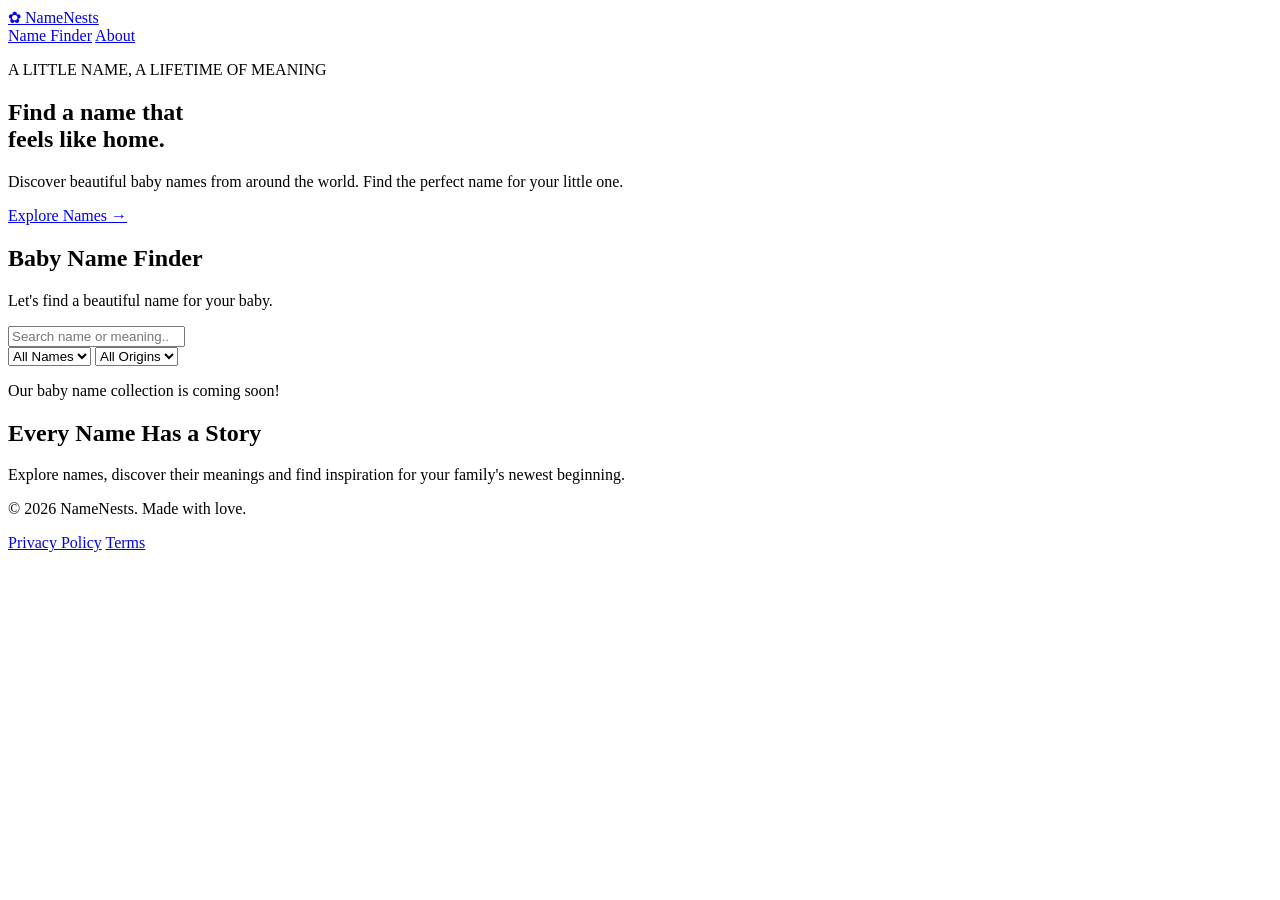
==== index.html @ 641a09ce "Create NameNests homepage" ====
<!DOCTYPE html>
<html lang="en">
<head>
  <meta charset="UTF-8">
  <meta name="viewport" content="width=device-width, initial-scale=1.0">
  <meta name="description" content="Discover beautiful baby names, meanings and origins from around the world with NameNests.">
  <title>NameNests – Find a Name That Feels Like Home</title>
  <link rel="stylesheet" href="styles.css">
</head>
<body>
  <header class="header">
    <a href="index.html" class="logo">✿ NameNests</a>
    <nav>
      <a href="#generator">Name Finder</a>
      <a href="#about">About</a>
    </nav>
  </header>

  <main>
    <section class="hero">
      <p class="eyebrow">A LITTLE NAME, A LIFETIME OF MEANING</p>
      <h1>Find a name that<br><span>feels like home.</span></h1>
      <p class="intro">
        Discover beautiful baby names from around the world.
        Find the perfect name for your little one.
      </p>
      <a class="main-button" href="#generator">Explore Names →</a>
    </section>

    <section id="generator" class="generator">
      <h2>Baby Name Finder</h2>
      <p>Let's find a beautiful name for your baby.</p>

      <input type="search" id="searchInput"
        placeholder="Search name or meaning...">

      <div class="filters">
        <select id="genderFilter">
          <option value="All">All Names</option>
          <option value="Boy">Boy</option>
          <option value="Girl">Girl</option>
          <option value="Unisex">Unisex</option>
        </select>

        <select id="originFilter">
          <option value="All">All Origins</option>
        </select>
      </div>

      <div id="nameGrid" class="name-grid">
        <p>Our baby name collection is coming soon!</p>
      </div>
    </section>

    <section id="about" class="about">
      <h2>Every Name Has a Story</h2>
      <p>
        Explore names, discover their meanings and find
        inspiration for your family's newest beginning.
      </p>
    </section>
  </main>

  <footer>
    <p>© 2026 NameNests. Made with love.</p>
    <a href="privacy.html">Privacy Policy</a>
    <a href="terms.html">Terms</a>
  </footer>

  <script src="app.js"></script>
</body>
</html>
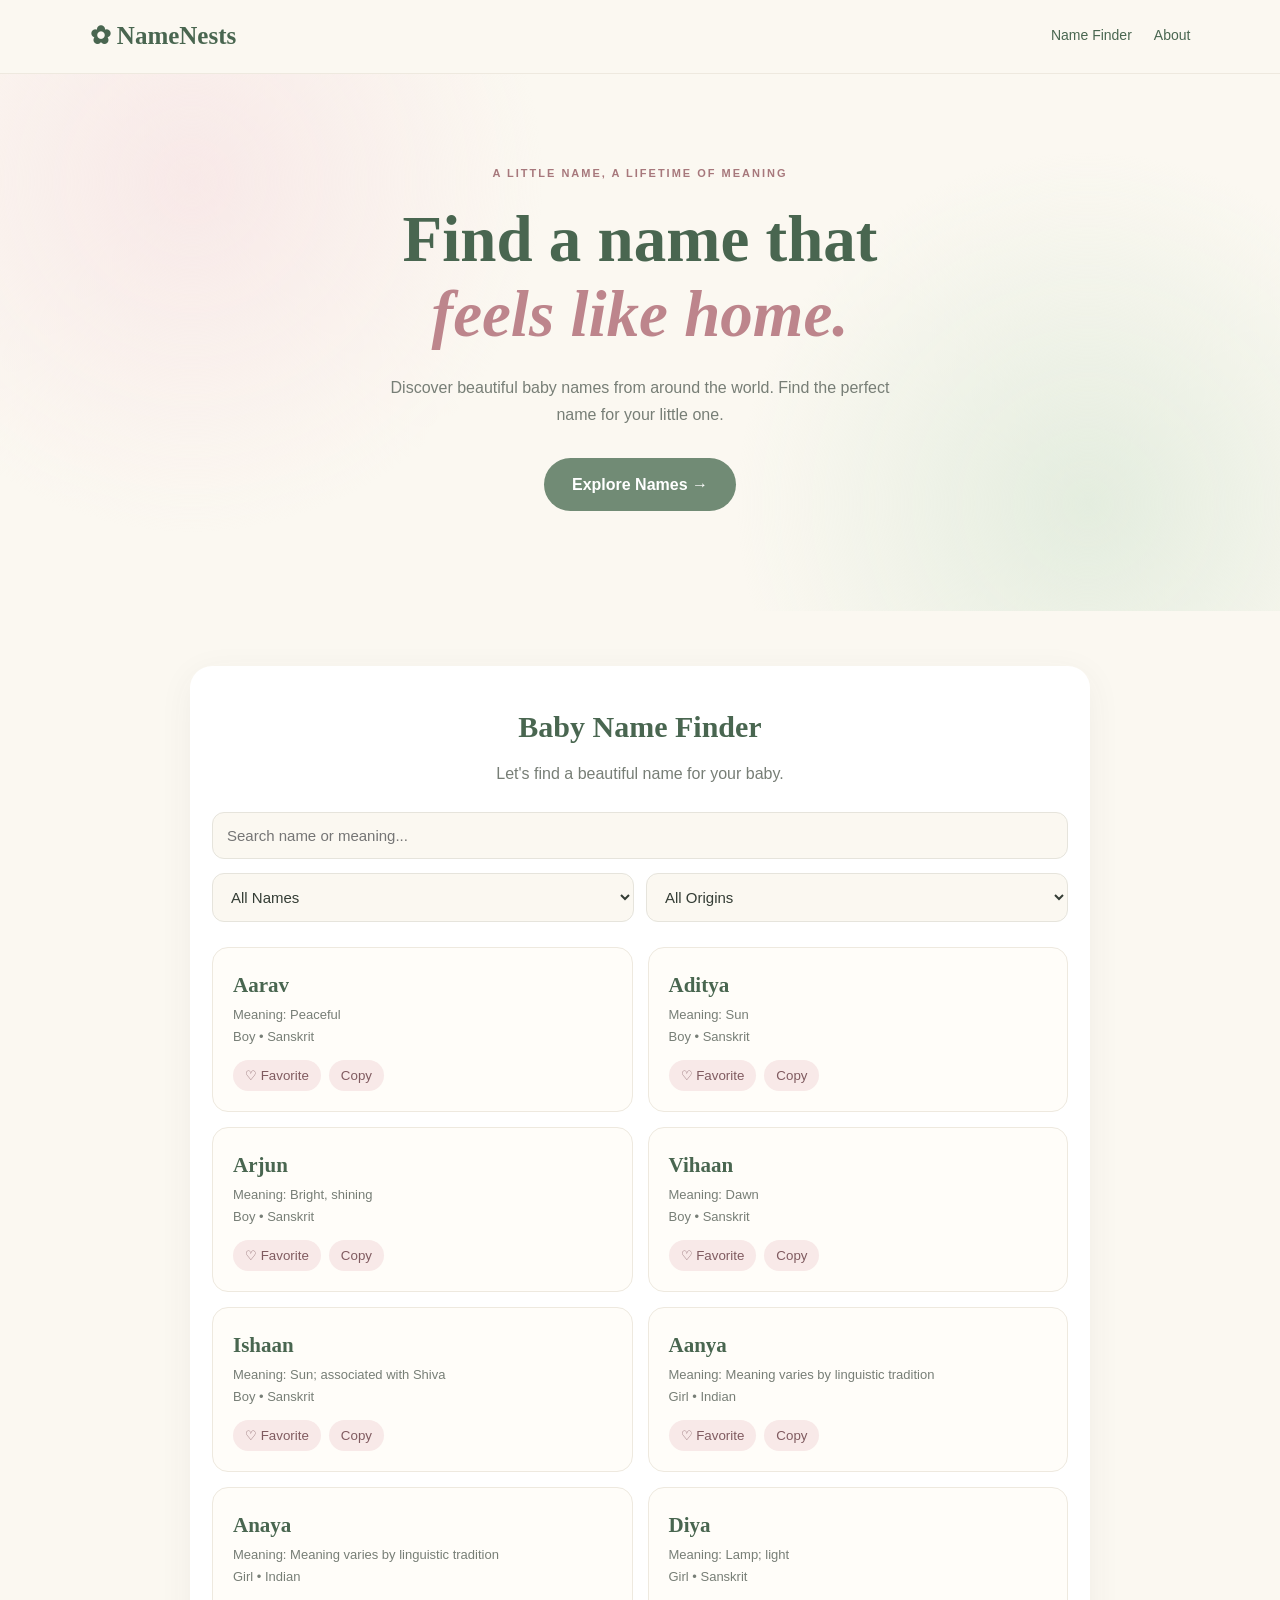
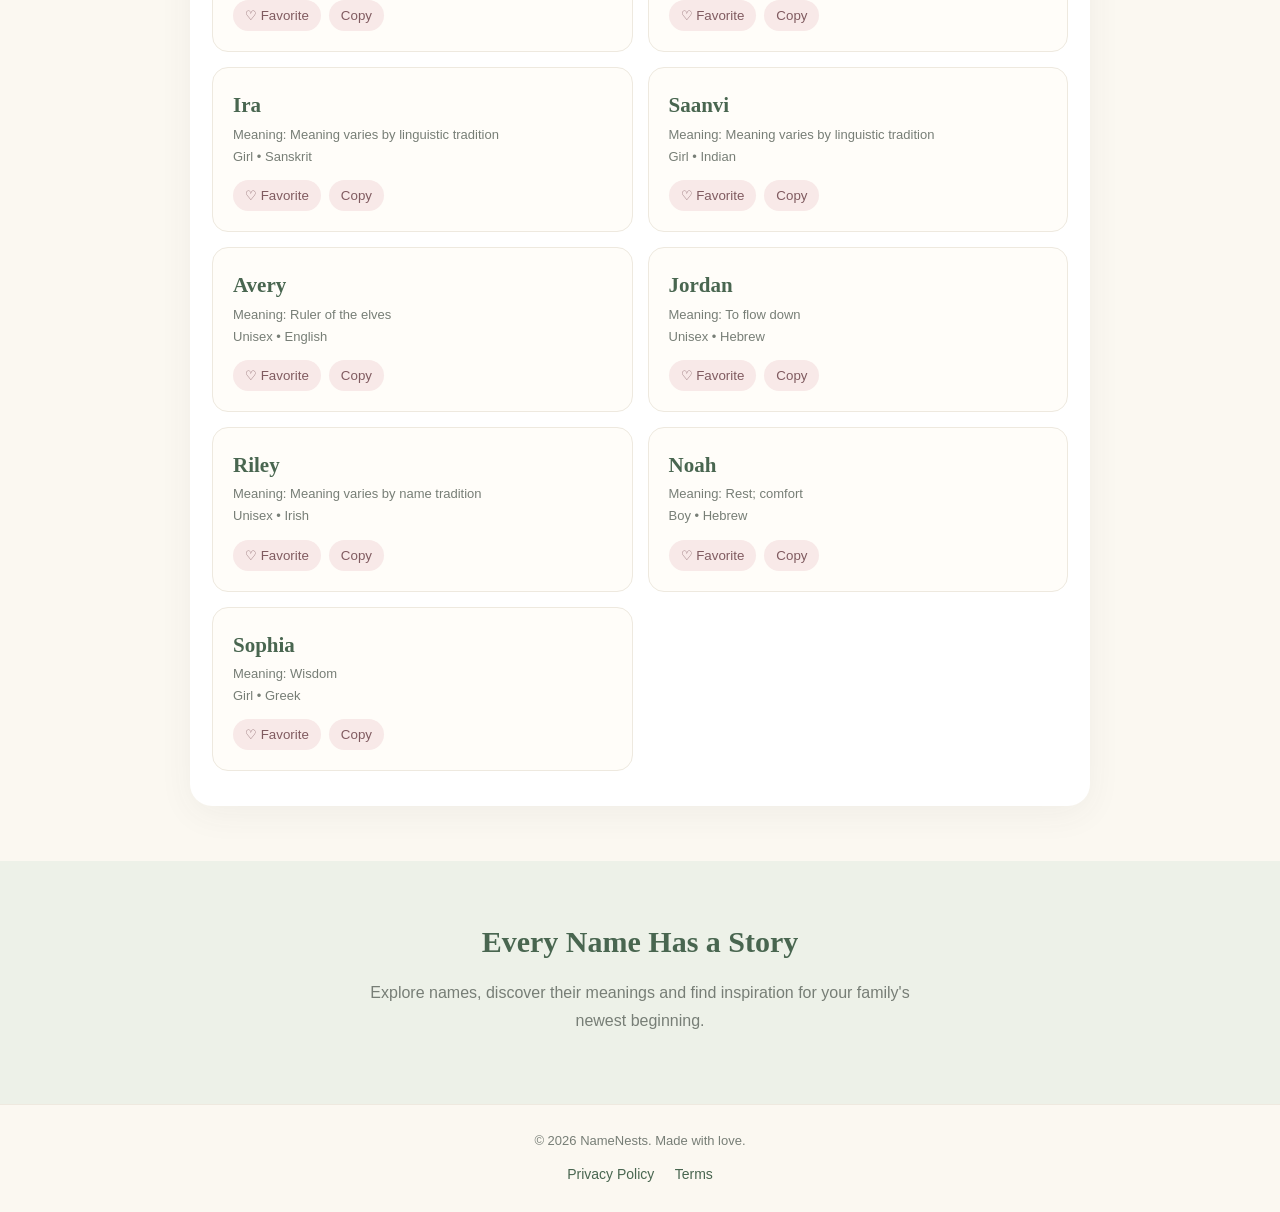
==== commit cb3b92a7: "Update index.html" ====
--- a/index.html
+++ b/index.html
@@ -13,7 +13,7 @@
     <a href="index.html" class="logo">✿ NameNests</a>
     <nav>
       <a href="#generator">Name Finder</a>
-      <a href="#about">About</a>
+      <a href="about.html">About</a>
     </nav>
   </header>
 
--- a/styles.css
+++ b/styles.css
@@ -0,0 +1,272 @@
+
+/* NameNests - Premium Pastel Design */
+
+:root {
+  --cream: #fbf8f1;
+  --sage: #718b75;
+  --sage-dark: #496650;
+  --pink: #e9c5c7;
+  --pink-light: #f8e9e8;
+  --text: #343d35;
+  --muted: #777e76;
+  --white: #ffffff;
+}
+
+* {
+  margin: 0;
+  padding: 0;
+  box-sizing: border-box;
+}
+
+html {
+  scroll-behavior: smooth;
+}
+
+body {
+  font-family: Arial, sans-serif;
+  background: var(--cream);
+  color: var(--text);
+  line-height: 1.7;
+}
+
+.header {
+  min-height: 72px;
+  padding: 15px 7%;
+  display: flex;
+  justify-content: space-between;
+  align-items: center;
+  background: var(--cream);
+  border-bottom: 1px solid #eee9df;
+}
+
+.logo {
+  font-family: Georgia, serif;
+  font-size: 25px;
+  font-weight: bold;
+  color: var(--sage-dark);
+  text-decoration: none;
+}
+
+nav {
+  display: flex;
+  gap: 22px;
+}
+
+nav a,
+footer a {
+  color: var(--sage-dark);
+  text-decoration: none;
+  font-size: 14px;
+}
+
+nav a:hover,
+footer a:hover {
+  color: #bd858c;
+}
+
+.hero {
+  text-align: center;
+  padding: 90px 20px 100px;
+  background:
+    radial-gradient(circle at 15% 20%, #f8e9e8 0, transparent 30%),
+    radial-gradient(circle at 85% 80%, #e4eddf 0, transparent 30%),
+    var(--cream);
+}
+
+.eyebrow {
+  color: #a7787c;
+  font-size: 11px;
+  font-weight: bold;
+  letter-spacing: 2px;
+  margin-bottom: 20px;
+}
+
+.hero h1 {
+  font-family: Georgia, serif;
+  font-size: clamp(38px, 8vw, 65px);
+  line-height: 1.15;
+  color: var(--sage-dark);
+  margin-bottom: 22px;
+}
+
+.hero h1 span {
+  color: #bd858c;
+  font-style: italic;
+}
+
+.intro {
+  max-width: 520px;
+  margin: 0 auto 30px;
+  color: var(--muted);
+  font-size: 16px;
+}
+
+.main-button {
+  display: inline-block;
+  padding: 13px 28px;
+  background: var(--sage);
+  color: white;
+  text-decoration: none;
+  border-radius: 30px;
+  font-weight: bold;
+  transition: 0.2s;
+}
+
+.main-button:hover {
+  background: var(--sage-dark);
+  transform: translateY(-2px);
+}
+
+.generator {
+  max-width: 900px;
+  margin: 55px auto;
+  padding: 35px 22px;
+  text-align: center;
+  background: var(--white);
+  border-radius: 22px;
+  box-shadow: 0 8px 35px rgba(65, 75, 60, 0.06);
+}
+
+.generator h2,
+.about h2 {
+  font-family: Georgia, serif;
+  color: var(--sage-dark);
+  font-size: 30px;
+  margin-bottom: 8px;
+}
+
+.generator > p {
+  color: var(--muted);
+  margin-bottom: 25px;
+}
+
+input,
+select {
+  width: 100%;
+  padding: 14px;
+  border: 1px solid #e6e4dc;
+  border-radius: 12px;
+  background: var(--cream);
+  color: var(--text);
+  font-size: 15px;
+  outline: none;
+}
+
+input:focus,
+select:focus {
+  border-color: var(--sage);
+}
+
+.filters {
+  display: grid;
+  grid-template-columns: 1fr 1fr;
+  gap: 12px;
+  margin-top: 14px;
+}
+
+.name-grid {
+  margin-top: 25px;
+  display: grid;
+  grid-template-columns: repeat(2, 1fr);
+  gap: 15px;
+}
+
+.name-card {
+  padding: 20px;
+  border: 1px solid #eee9df;
+  border-radius: 16px;
+  background: #fffdf9;
+  text-align: left;
+}
+
+.name-card h3 {
+  font-family: Georgia, serif;
+  font-size: 21px;
+  color: var(--sage-dark);
+}
+
+.name-card p {
+  font-size: 13px;
+  color: var(--muted);
+}
+
+.name-actions {
+  display: flex;
+  gap: 8px;
+  margin-top: 12px;
+}
+
+.name-actions button {
+  border: 0;
+  background: var(--pink-light);
+  color: #805b60;
+  padding: 8px 12px;
+  border-radius: 20px;
+  cursor: pointer;
+}
+
+.about {
+  text-align: center;
+  padding: 55px 20px 70px;
+  background: #edf1e8;
+}
+
+.about p {
+  max-width: 550px;
+  margin: 12px auto 0;
+  color: var(--muted);
+}
+
+footer {
+  padding: 25px 15px;
+  text-align: center;
+  background: var(--cream);
+  border-top: 1px solid #eee9df;
+}
+
+footer p {
+  color: var(--muted);
+  font-size: 13px;
+  margin-bottom: 8px;
+}
+
+footer a {
+  margin: 0 8px;
+}
+
+@media (max-width: 600px) {
+  .header {
+    padding: 12px 5%;
+  }
+
+  .logo {
+    font-size: 21px;
+  }
+
+  nav {
+    gap: 12px;
+  }
+
+  nav a {
+    font-size: 12px;
+  }
+
+  .hero {
+    padding: 70px 18px;
+  }
+
+  .generator {
+    margin: 25px 12px;
+    padding: 28px 16px;
+  }
+
+  .filters,
+  .name-grid {
+    grid-template-columns: 1fr;
+  }
+
+  .generator h2,
+  .about h2 {
+    font-size: 26px;
+  }
+}
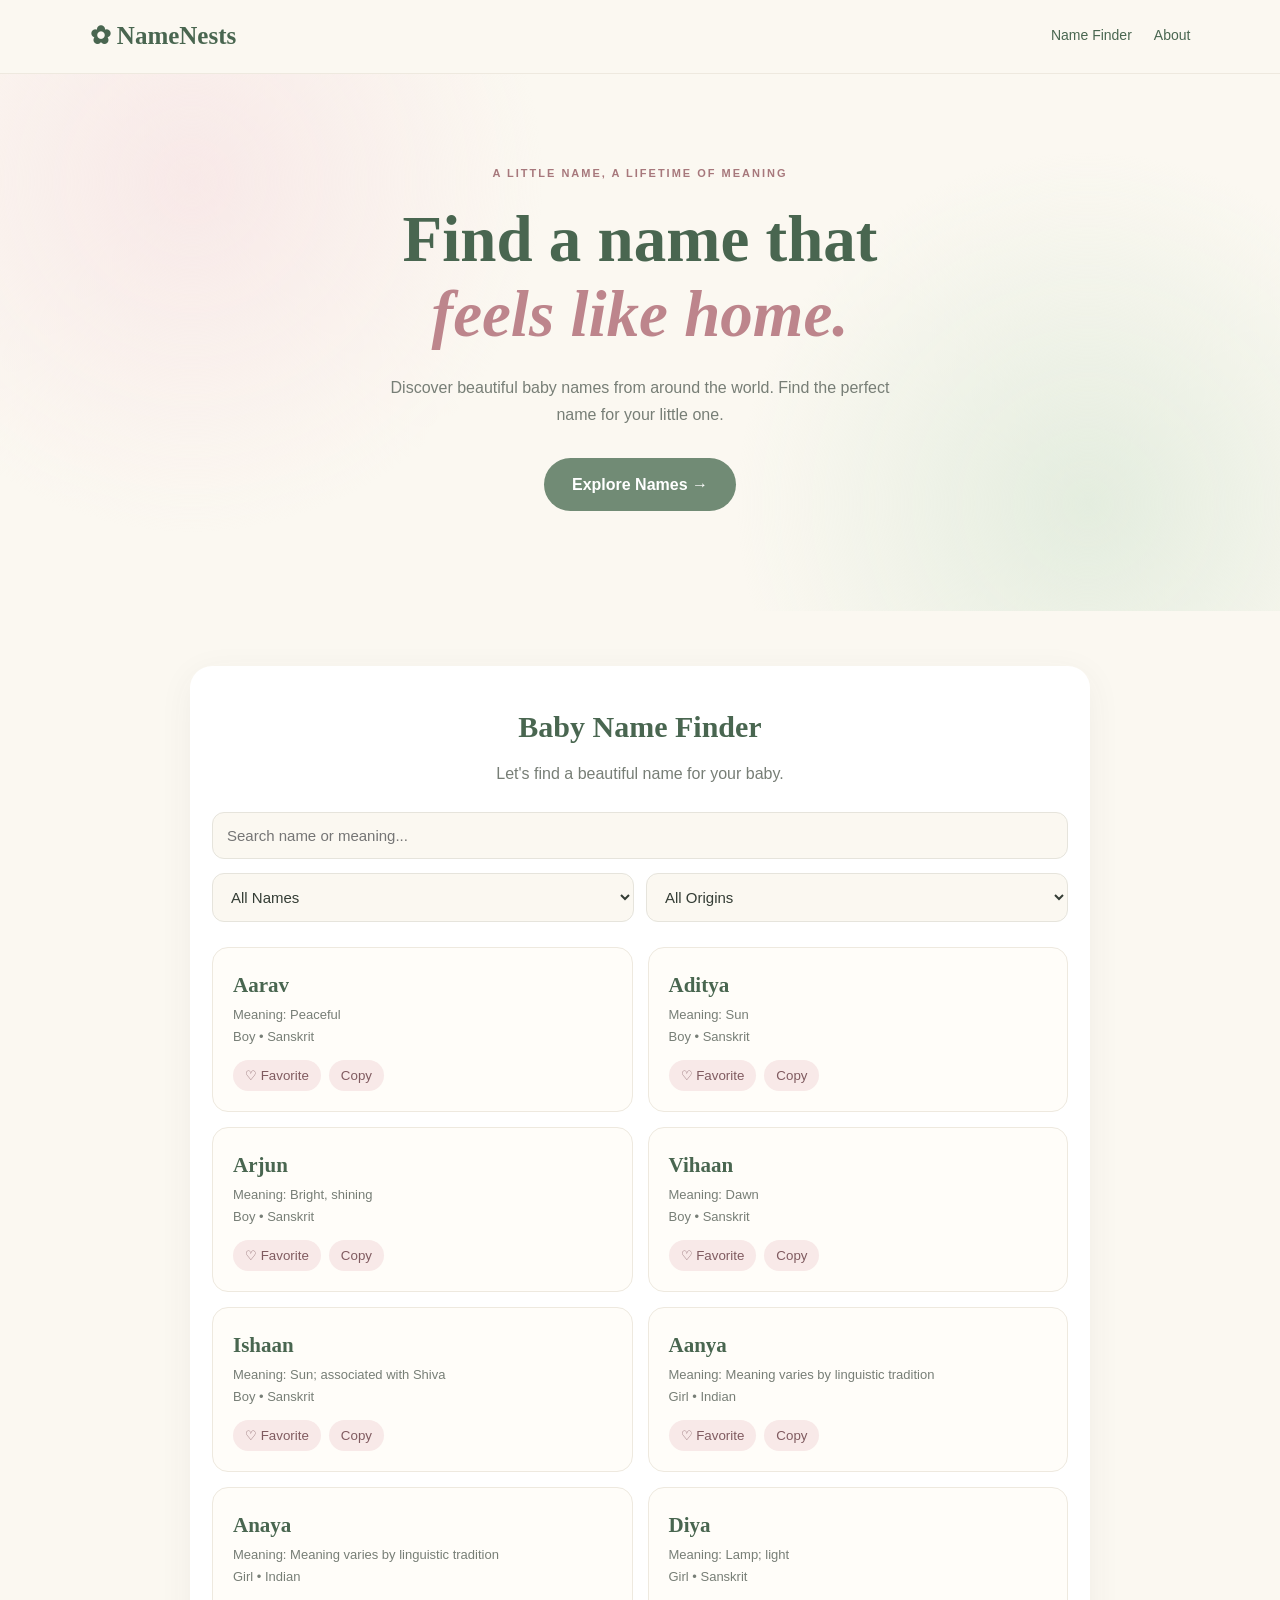
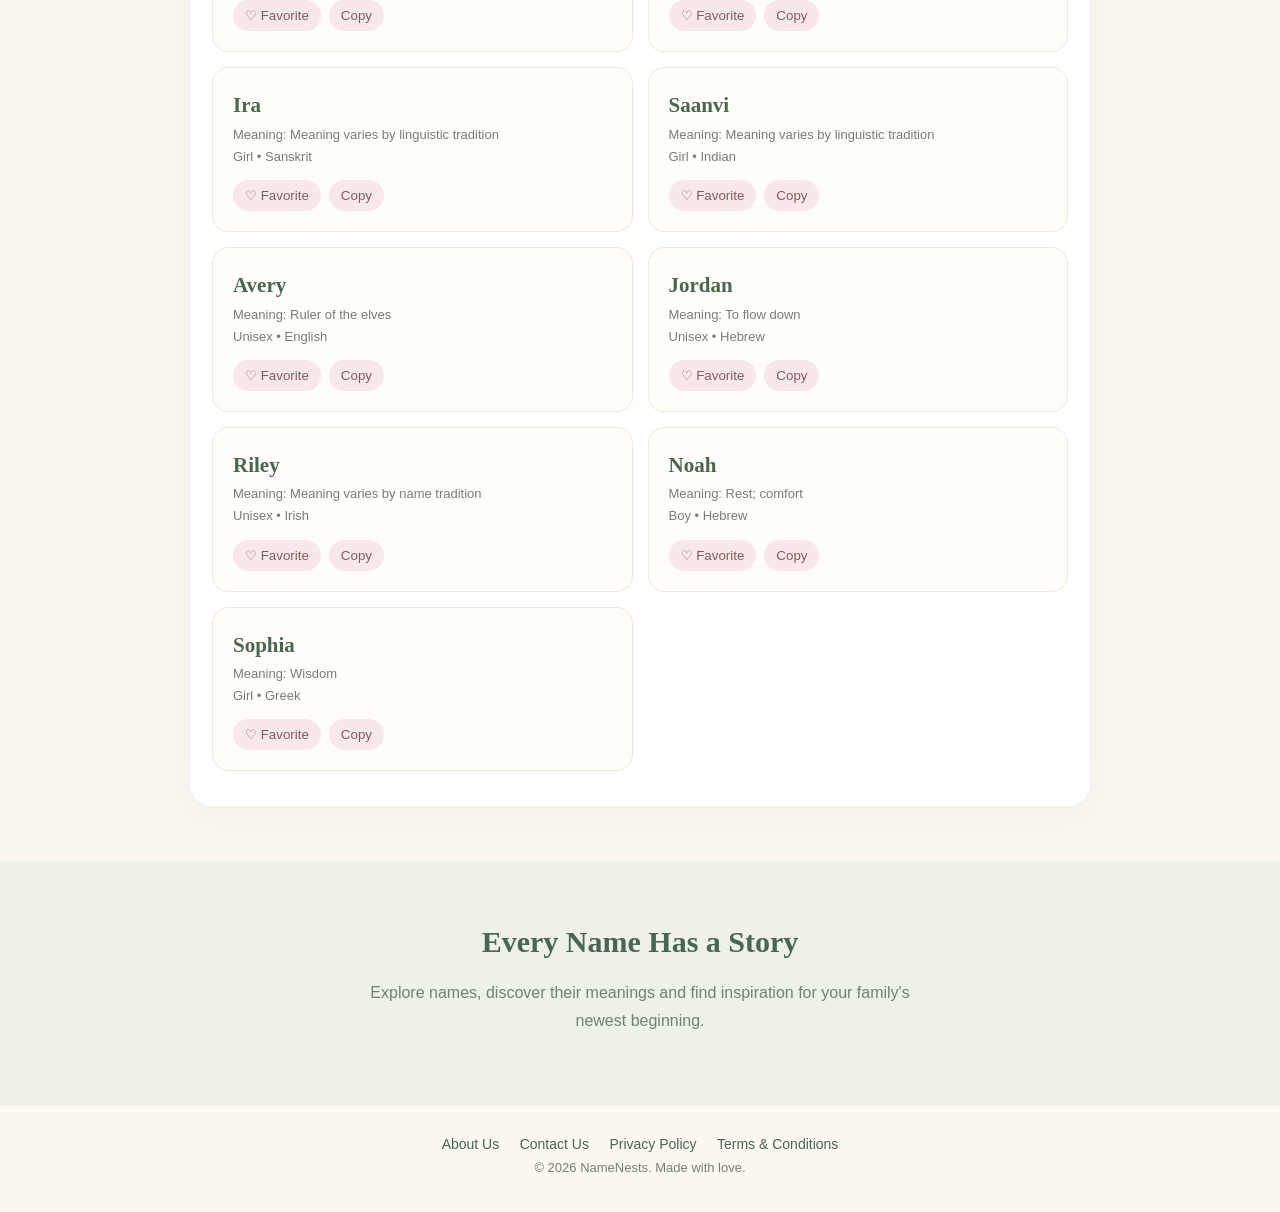
==== commit 94a61e82: "Update index.html" ====
--- a/index.html
+++ b/index.html
@@ -62,12 +62,16 @@
     </section>
   </main>
 
-  <footer>
-    <p>© 2026 NameNests. Made with love.</p>
+<footer>
+  <div class="footer-links">
+    <a href="about.html">About Us</a>
+    <a href="contact.html">Contact Us</a>
     <a href="privacy.html">Privacy Policy</a>
-    <a href="terms.html">Terms</a>
-  </footer>
+    <a href="terms.html">Terms & Conditions</a>
+  </div>
+  <p>© 2026 NameNests. Made with love.</p>
+</footer>
 
-  <script src="app.js"></script>
+<script src="app.js"></script>
 </body>
 </html>
